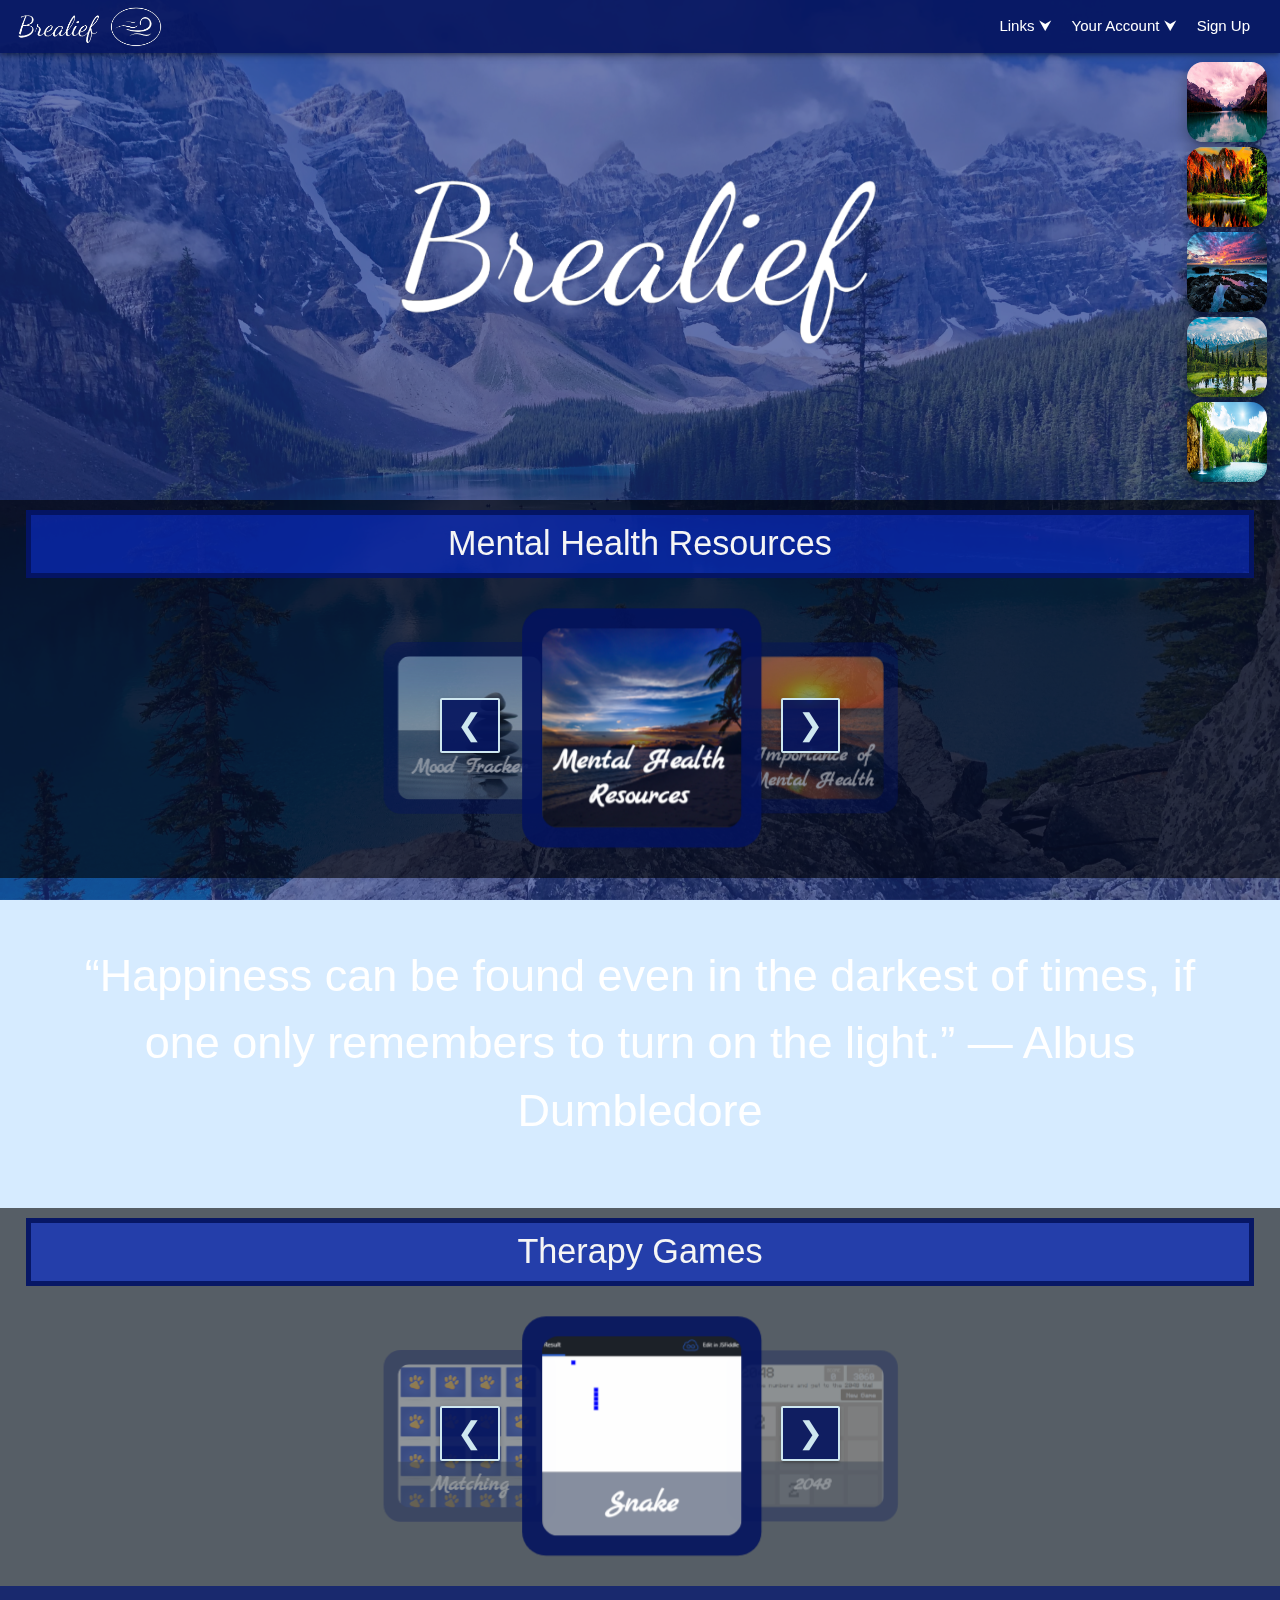
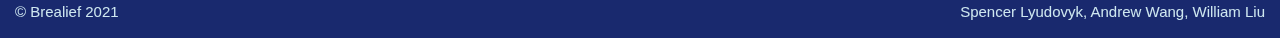
==== index.html @ 61727c7b "doot" ====
<!DOCTYPE html>
<html lang="en">

<head>
    <meta charset="UTF-8">
    <meta http-equiv="X-UA-Compatible" content="IE=edge">
    <meta name="viewport" content="width=device-width, initial-scale=1.0">
    <link type="text/css" rel="stylesheet" href="css/materialize.min.css" media="screen,projection" />
    <link rel="stylesheet" href="https://cdnjs.cloudflare.com/ajax/libs/materialize/1.0.0/css/materialize.min.css">
    <link type="text/css" rel="stylesheet" href="/css/main.css">
    <title>Brealief</title>
</head>

<body>
    <!--Header-->
    <header class="z-depth-2">
        <!--Brealief Logo-->
        <a class="logo" href="index.html">
            <img src="/img/BrealiefLogo3.png" alt="Brealief Logo" />
        </a>

        <!--Section of Header with Navigation Links-->
        <nav class="nav-links">
            <!--Dropdown for Navigation Between Pages-->
            <h5 class="title-links link">Links&nbsp;<span class="arrow-ud">&#11167;</span></h5>
            <div class="dropdown">
                <!--Primary Dropdown with Links to Mental Health and Therapy Game Carousels-->
                <nav class="link primary">
                    <span class="link title-ment">
                        <a href="#mental-health">Mental Health Resources <span class="arrow-lr-1">&#11166;</span></a>
                    </span>
                    <span class="link title-ther">
                        <a href="#therapy-games">Therapy Games <span class="arrow-lr-2">&#11166;</span></a>
                    </span>
                </nav>

                <!--Secondary Dropdowns with Links to Individual Pages-->
                <nav class="link secondary">
                    <!--Dropdown with Links to Mental Health Resource Pages-->
                    <nav class="link ment z-depth-3">
                        <span class="link mood-tracker"><a href="moodtracker.html">Mood Tracker</a></span>
                        <span class="link resources"><a href="healthresources.html">Resources</a></span>
                        <span class="link importance"><a href="mentalhealthimportance.html">Importance</a>
                        </span>
                        <span class="link effects"><a href="effectsofmentalhealth.html">Effects</a>
                        </span>
                    </nav>

                    <!--Dropdown with Links to Therapy Game Pages-->
                    <nav class="link ther z-depth-3">
                        <div class="link matching"><a href="matching.html">Matching</a></div>
                        <span class="link food-snake"><a href="snake.html">Food Snake</a></span>
                        <span class="link twenforate"><a href="twenforate.html">2048</a></span>
                    </nav>
                </nav>
            </div>

            <!--Dropdown for Links Pertaining to User Account-->
            <div class="dropdown">
                <!--Dropdown Title-->
                <h5 class="link your-acc">Your Account&nbsp;<span class="arrow-ud-2">&#11167;</span></h5>
            
                <!--Dropdown with Links to Your Profile, Change Password, and Mood Tracker Pages-->
                <nav class="link your-acc-links">
                    <span class="link your-prof"><a href="yourprofile.html">Your Profile</a></span>
                    <span class="link change-pass"><a href="changepass.html">Change Password</a></span>
                    <span class="link mood-track"><a href="moodtracker.html">Mood Tracker</a></span>
                </nav>
            </div>
            
            <!--Link to Sign Up Page-->
            <h5 class="link sign-up"><a href="signup.html">Sign Up</a></h5>
        </nav>

        <!--Embedded Audio-->
        <audio class="soundscape" controls autoplay hidden>
            <source src="/mp3/soundscape1.mp3" type="audio/mp3">
            Your browser does not support the audio element.
        </audio>
    </header>

    <!--Background Image and Layer Over Image-->
    <div class="bg-img bg-img-main"></div>
    <div class="layer"></div>

    <!--Brealief Title with Background Image Choices-->
    <section id="title-div">

        <!--Title-->
        <div id="title">
            <img src="/img/Brealief_Logo5.png" alt="Brealief Logo" />
        </div>

        <!--Choices for Page Background-->
        <section id="bg-choices">
            <img class="bg-choice z-depth-3" id="choice-1" src="/img/nature-img-1.jpg">
            <img class="bg-choice z-depth-3" id="choice-2" src="/img/nature-img-2.jpg">
            <img class="bg-choice z-depth-3" id="choice-3" src="/img/nature-img-3.jpg">
            <img class="bg-choice z-depth-3" id="choice-4" src="/img/nature-img-4.jpg">
            <img class="bg-choice z-depth-3" id="choice-5" src="/img/nature-img-5.jpg">
            <img class="bg-choice z-depth-3" id="choice-6" src="/img/nature-img-6.jpg">
        </section>

        <!--Instructions for/Description of Image Selection, Listing What Will Change Based on Selection-->
        <div id="bg-choice-instructions">
            <p>Click on an image to change the background image, audio, and inspirational quote!</p>
        </div>
    </section>

    <!--Main Site Content-->
    <main class="main-content">

        <!--Mental Health Resources Carousel-->
        <section class="index-main">
            <!--Carousel Anchor for Link in Nav Bar Dropdown (Adjusment for Fixed Header)-->
            <div id="mental-health"></div>

            <!--Carousel Title-->
            <h4>Mental Health Resources</h4>

            <!--Carousel Left and Right Buttons-->
            <div class="carousel-btns">
                <p class="btn" id="left-1">&#10094;</p>
                <p class="btn" id="right-1">&#10095;</p>
            </div>

            <!--Carousel with Items (Linked to Other Site Pages)-->
            <section class="carousel mental-health">
                <!--Mood Tracker Carousel Item Linked to moodtracker.html-->
                <div class="carousel-item">
                    <a href="moodtracker.html"><img src="/img/Moodtracker.png" /></a>
                </div>

                <!--Mental Health Resources Carousel Item Linked to healthresources.html-->
                <div class="carousel-item">
                    <a href="healthresources.html"><img src="/img/menthealthresources.png" /></a>
                </div>

                <!--Importance of Mental Health Carousel Item Linked to mentalhealthimportance.html-->
                <div class="carousel-item">
                    <a href="mentalhealthimportance.html"><img src="/img/mentimportlogo.png" /></a>
                </div>

                <!--Effects of Mental Health Carousel Item Linked to effmenthealth.html-->
                <div class="carousel-item">
                    <a href="effectsofmentalhealth.html"><img src="/img/effmenthealth.png" /></a>
                </div>
            </section>
        </section>

        <!--Inspirational Quote Between Carousels-->
        <aside>
            “Happiness can be found even in the darkest of times, if one only remembers
            to turn on the light.” — Albus Dumbledore
        </aside>

        <!--Therapy Games Carousel-->
        <section class="index-main">
            <!--Carousel Title Used as Anchor for Link in Nav Bar Dropdown-->
            <h4 id="therapy-games">Therapy Games</h4>

            <!--Carousel Left and Right Buttons-->
            <div class="carousel-btns">
                <p class="btn" id="left-2">&#10094;</p>
                <p class="btn" id="right-2">&#10095;</p>
            </div>

            <!--Carousel with Items-->
            <section class="carousel therapy-games">
                <!--Matching Game Carousel Item Linked to matching.html-->
                <div class="carousel-item">
                    <a href="matching.html"><img src="/img/matching.PNG" /></a>
                </div>

                <!--Food Snake Game Carousel Item Linked to snake.html-->
                <div class="carousel-item">
                    <a href="snake.html"><img src="/img/food-snake.PNG" /></a>
                </div>

                <!--2048 Carousel Item Linked to twenforate.html-->
                <div class="carousel-item">
                    <a href="twenforate.html"><img src="/img/2048.PNG" /></a>
                </div>
            </section>
        </section>

        <!--Footer-->
        <footer>
            <p>&#169; Brealief 2021</p>
            <p>Spencer Lyudovyk, Andrew Wang, William Liu</p>
        </footer>
    </main>

    <!--Javascript Links-->
    <script src="https://code.jquery.com/jquery-3.2.1.min.js"></script>
    <script src="https://cdnjs.cloudflare.com/ajax/libs/materialize/1.0.0/js/materialize.min.js"></script>
    <script type="text/javascript" src="/js/mainScripts.js"></script>
    <script type="text/javascript" src="/js/materializeScripts.js"></script>
</body>

</html>
---- css/main.css ----
/*Resetting Styles, Setting Font Family, Declaring Color Variables*/
* {
    all:revert;
    font-family: sans-serif;
    margin:0;
    --color-main-light: rgb(206, 231, 240);
    --color-main-dark: rgba(4, 20, 94, 0.9);
    --color-medium: rgba(9, 45, 206, 0.651); 
    --color-dark-shade: rgba(4, 4, 32, 0.7);
    --color-semi-transparent: rgba(180, 189, 231, 0.4);
    --layer-color: rgba(27, 46, 129, 0.644);
}

/*General Styles*/

/*General Body Style and Background Image*/
body {
    --body-bg: url('/img/bg-img-sign.jpg');
    background-color: rgba(153, 204, 255, 0.4);
}

/*Links Have No Text Decoration and Default to White*/
a {
    text-decoration:none;
    color:white;
}

/*Bodies With Background Images*/

/*General Background Image Style*/
.body-bg-img {
    background-image: var(--body-bg);
    background-size: cover;
    background-repeat: no-repeat;
    height:100vh;
    position:fixed;
}

/*Page Backgrounds*/

/*Fixed Background Image*/
.bg-img {
    position:fixed;
    top:0;
    min-height:100vh;
    min-width:100vw;
    z-index:-2;
    
    background-position:center;
    background-size:cover;
}

/*Home Page Background Image*/
.bg-img-main {
    --bg-img: url('/img/nature-img-1.jpg');
    background-image: var(--bg-img);
    transition-duration: 0.3s;
}

/*Sign Up, Your Profile, and Change Password Pages Background Image*/
.bg-img-sign {
    --bg-img: url('/img/bg-img-sign.jpg');
    background-image: var(--bg-img);
}

/*Mood Tracker Background Image*/
.bg-img-mood {
    --bg-img: url('https://images.unsplash.com/photo-1503614472-8c93d56e92ce?ixid=MnwxMjA3fDB8MHxzZWFyY2h8Nnx8NGslMjBsYW5kc2NhcGV8ZW58MHx8MHx8&ixlib=rb-1.2.1&w=1000&q=80') !important;
    background-image: var(--bg-img);
}

/*Darker Layer Over Background Image on Home Page*/
.layer {
    background-color: var(--layer-color);
    height:100vh;
    width:100vw;
    position:fixed;
    z-index:-1;
}

/*Header and Nav Bar*/

/*General Header Style*/
header {
    position:fixed;
    top:0;
    right:0;
    left:0;
    
    box-sizing:border-box;
    width:100vw;
    height:53px;
    padding:15px;

    z-index:20;
    font-size:15px;
    
    display:flex;
    align-items:center;
    
    color:var(--color-main-light);
    background-color: var(--color-main-dark);

    --header-font-size: 1.1rem;
}

/*Audio Controls Do Not Display*/
audio {
    display:none;
}

/*Logo In Header*/

/*Logo Container to Ensure Proper Formatting and Centering*/
.logo {
    display:inline-flex;
    justify-content:center;
    align-content:center;
}

/*Logo Itself*/
.logo img {
    width: 150px;
}

/*Nav Bar and Links for Moving Between Pages*/

/*Resetting Materialize Nav Styles*/
nav {
    all:revert;
}

/*Nav Section with Dropdown, Sign In, and Sign Up*/

/*General Link Styles*/
.link {
    white-space: nowrap;
    
    display:inline-flex;
    align-items:center;
    
    box-sizing: border-box;
    padding: 0 10px;
    margin:0;
    height:100%;
    
    color: white;
    font-size: var(--header-font-size);
    text-decoration:none;
    transition:0.2s;
}

/*Links Container*/
.nav-links {
    display:inline-flex;
    height:53px;
    position:absolute;
    right:20px;
    margin:0;
}

/*Nav Bar Font Size, Weight, and Color*/
.nav-links a, .nav-links h5 {
    font-size:15px;
    font-weight:100;
}

/*Dropdown Styles*/
.dropdown {
    position:relative;
    display:flex;
}

/*Primary Dropdown*/
.primary, .your-acc-links {
    display:inline-flex;
    flex-direction:column;
    position:absolute;
    align-items:flex-end;
    align-content:flex-end;
    justify-items:flex-end;
    justify-content:flex-end;
    background-color: var(--color-main-dark);
    top:53px;
    right:0;
    height:fit-content;
    padding:0;
}

/*Titles of Secondary Dropdowns in Primary Dropdown*/

/*Secondary Dropdown Titles Take Up Full Width of Primary Dropdown*/
.title-ment, .title-ther, .mood-track, .change-pass, .your-prof {
    box-sizing:border-box;
    width:100%;
    justify-content:flex-end;
}

/*Mental Health Title */
.title-ment{
    padding:10px 10px 5px;
}

/*Therapy Games Title */
.title-ther{
    padding: 5px 10px 10px;
    width:100%;
}

/*Secondary Dropdowns*/

/*Secondary Dropdown Container*/
.secondary {
    display:inline-flex;
    flex-direction:column;
    padding:0;
}

/*Individual Secondary Dropdowns (Mental Health Resources and Therapy Games)*/
.ment, .ther {
    display:inline-flex;
    flex-direction:column;

    position:absolute;
    top:53px;
    left:0;

    height:fit-content;
    padding:0;

    background-color: var(--color-main-dark);
    font-size:var(--header-font-size);
}

/*Offsets Therapy Games Secondary Dropdown to be in Line with Corresponding Title in Primary Dropdown*/
.ther {
    top:90px;
}

/*Links in Dropdowns Take Up Dropdown's Full Width*/
.mood-tracker, .mood-track, .change-pass, .your-prof,
.resources, .importance, .effects,
.matching, .food-snake, .twenforate {
    width: 100%;
    padding: 2px 6px;
}

/*Title and Image Choices on Home Page*/

/*Div of Title and Image Choices on Home Page*/
#title-div {
    height:480px;
    position:fixed;
    width:100%;
    top:20px;
    display:flex;
    align-content:center;
}

/*Title Container*/
#title {
    flex-basis:100%;
    display:inline-flex;
    box-sizing: border-box;
    align-items:center;
    justify-content:center;
    transition: 0.2s;
}

/*Brealief Logo Title on Home Page*/
#title img{
    width: 60%;
    max-width:500px;
    min-width:300px;
}

/*Choices for Background Image Selection*/

/*Choice List*/
#bg-choices{
    display: inline-flex;
    flex-direction:column;
    position: absolute;
    top: 40px;
    right:15px;
}

/*Individual Choices*/
.bg-choice {
    width:80px;
    height:80px;
    margin:3%;
    border-radius: 20%;
    box-sizing: border-box;
    transition:0.2s;
}

/*Default Background Is Not Immediately Displayed as a Choice*/
#choice-1 {
    display:none;
}

/*Instructions for Selecting Background Choice, Defaults as Hidden*/
#bg-choice-instructions{
    position:absolute;
    z-index: 100;
    visibility:hidden;

    box-sizing: border-box;
    width: 20rem;
    height:fit-content;
    padding:5px 0 5px 10px;
    border-radius: 10px;

    background-color: rgb(206, 231, 240, 0.8);
    color: var(--color-main-dark);
    
    font-size: 0.9rem;
}

/*Background Style for Main Content (Under Title and Image Choices) on Home Page*/

/*Main Page Content Underneath Title Div and Above Footer*/
.main-content{
    position:relative;
    top:500px;
    display:flex;
    flex-direction:column;
}

/*Containers for Carousels and Carousel Titles*/
.index-main {
    background-color: rgba(0,0,0, 0.6);
    display:flex;
    flex-direction: column;
}

/*Inspirational Quote*/
aside {
    height:fit-content;
    text-align:center;
    color:white;
    font-size:45px;
    padding:5%;
}

/*Carousels*/

/*Carousel Labels and Anchors*/

/*Labels Above Carousels*/
h4 {
    background-color: var(--color-medium);
    color: whitesmoke;
    border: 5px solid var(--color-main-dark);
    margin:10px 2% 0;
    padding:10px;
   
    text-align: center;
}

/*Mental Health Carousel Anchor Just Above Caoursel Label*/
#mental-health {
    /*Offsets mental health carousel anchor to adjust for fixed header*/
    padding-top:80px;
    margin-top:-80px;

    /*Places offset below image choices to still allow for user to click on them*/
    z-index:-1;
}

/*General Carousel Styles*/

/*Carousel Container*/
.carousel {
    margin:0;
    display:flex;
    flex-direction:column;
    align-items: center;
    padding:0;
    margin:0;
    height:300px;
}

/*Carousel Item Styles*/
.carousel-item{
    all:revert;

    position:relative;
    width:100vw;
    padding:20px;
    border:none;
    border-radius: 10%;
    
    background-color: var(--color-main-dark);
    color: var(--color-main-light);
}

/*Images in Carousel Items*/
.carousel-item img{
    width: 200px; 
    height: 200px;
    border-radius: 8%;
}

/*Buttons for Shifting Carousel*/

/*Div Containing Buttons*/
.carousel-btns {
    position:relative;
    top:120px;
    z-index:15;

    display:flex;
    align-self:center;
    
    width: 400px;
}

/*Default Button Styles*/
.btn {
    position:absolute;
    padding: 0.5rem 1rem;

    background-color:var(--color-main-dark);
    color: var(--color-main-light);
    border:2px solid var(--color-main-light);
    font-size:2rem;

    transition: 0.3s;
}

/*Buttons Invert Color on Hover*/
.btn:hover {
    background-color: var(--color-main-light);
    color: var(--color-main-dark);
}

/*Left Buttons Shifted Left*/
#left-1, #left-2 {
    left:0;
}

/*Right Buttons Shifted Right*/
#right-1, #right-2 {
    right:0;
}

/*Forms*/

/*Form Containers with Background Shading*/
.form-sign, .form-mood {
    position:relative;
    padding: 2.5%;
    width:50%;
    min-width:380px;
    height:fit-content;
    margin:100px auto;
    background-color: var(--color-dark-shade);
    color:whitesmoke;
}

/*Form Title Margin*/
.form-sign h1, .form-mood h1 {
    margin:0 0 20px;
}

/*Font Size and Color of Main Form Content*/
form {
    font-size: 30px;
}

/*Labels in Form*/
form label{
    font-size:30px;
    color: white;
}

/*Font Color of Text Entered by User*/
input {
    color:white;
    display:block;
}

/*Your Profile Form Styles*/

/*Enter Account Layer*/
.account-layer{
    height:60%;
    width:92%;
    z-index:10;    
    color: var(--color-main-light);
}

/*Mood Tracker Form Styles*/

/*Title Padding*/
.form-mood h1 {
    padding: 10px 10px 0;
}

/*Container for Form and Buttons on Mood Tracker Page*/
#moodtracker{
    display: flex;
    justify-content: left;
    flex-wrap: none;
}

/*Paragraph Styles in Mood Tracker Form*/
#moodform p{
    font-size: 20px;
}

/*Font Size of Input for Mood Tracker*/
#moodform input[type*="text"] {
    font-size: 22px; 
}

/*Displays Meaning of Selected Mood Tracker Image*/
#select{
    height: 32px; 
    font-size: 22px; 
}

/*Styling for Image Choices on Mood Tracker Form*/

/*Container for Rows*/
.buttons{
    display: flex;
    flex-wrap: wrap; 
    padding: 5px; 
    justify-content: center;
    max-width:400px;
}

/*Container for Image Choices*/
.row{
    display: flex;
    justify-content: center;
}

/*Image Choices*/
.element{
    margin-top: 5px; 
    margin-bottom: 5px;
    margin-left: 10px;
    margin-right: 10px; 
}

/*Images Inside Image Choices with Mood Meanings*/
.element img{
    display: block;
    height: 100px;
    width: 100px; 
    border-radius: 20%;
    transition: .3s;
    margin: auto;
}

/*Mood Tracker Graph (Initially Hidden)*/

/*Graph Container*/
.moodcont {
    display:none;
    position:relative;
    padding: 2.5%;
    width:75%;
    min-width:380px;
    height:fit-content;
    margin: 50px auto 100px;
    background-color: var(--color-dark-shade);
}

/*Graph with Title Container*/
#moodresults{
    background-color:whitesmoke;
    box-sizing: border-box;
    padding: 2% 4% 4%;
    border-radius: 7px;
    color:black;
    text-align:center;
}

/*Graph Title*/
#graphtitle{
    margin: 10px auto 20px;
}

/*Graph*/
#moodgraph {
    display:grid;
    grid-template-columns: repeat(9, 10%);
    grid-template-rows: 10fr 1fr;
    column-gap: 1.25%;
    height:300px;
    width:100%;
}

/*First Graph Bar*/
#mooditem {
    background-color:red;
}

/*Graph Bars*/
.moodbar {
    align-self: end;
}

/*Graph Column Labels*/
.moodbarname {
    color:black;
    justify-self:center;
    height:fit-content;
}

/*Mood Bar Values (Default Hidden - Appear on Hover)*/
.moodval {
    background-color: var(--color-main-dark);
    border-radius: 5px;
    width:fit-content;
    padding: 2px 5px;
    color: var(--color-main-light);
    visibility: hidden;
}

/*Submit Buttons on Forms*/

/*Default Submit Button Styles*/
input[type*="submit"] {
    all:revert;
    margin: 4% 0 0 0;
    padding:1%;
    border-radius: 20px;
    font-size:20px;
    border:none;
    background-color:var(--color-main-light);
    transition: 0.3s;
    width:170px;
} 

/*Submit Buttons Invert Color on Hover*/
input[type*="submit"]:hover{
    background-color: var(--color-main-dark);
    color:white;
}

/*Button Container*/
.submitbuttons{
    display:flex;
    justify-content: space-between;
}

/*Get Mood Trend/Graph Buttons*/
#submittrend {
    width:200px;
}

/*Article and Game Titles*/

/*Title Section*/
.page-title {
    padding: 15px;
    margin-top: 70px;
    margin-left:0;
    margin-right:0;
    border-left:none;
    border-right:none;

    background-color: var(--color-medium);
    color: whitesmoke;
    border-top: 5px solid var(--color-main-dark);
    border-bottom: 5px solid var(--color-main-dark);
   
    text-align: center;
}

/*Main Title*/
.page-title h2 {
    font-size:35px;
    font-weight:500;
    margin:0;
}

/*Description Under Title*/
.page-title em {
    font-size:18px;
    font-weight:100;
}

/*Articles*/

/*Images on Article Pages*/
.artimage{
    display:block;
    width: 60vw;
    margin: 40px auto;
}

/*Articles are Centered*/
article {
    margin: 20px auto 50px;
    width: 60vw;
}

/*Article Paragraphs, including Font Style that Slightly Differs from Rest of Site*/
article p{
    display:block;
    font-family: 'Lucida Sans', 'Lucida Sans Regular', 'Lucida Grande', 'Lucida Sans Unicode', Geneva, Verdana, sans-serif;
    margin-bottom: 20px;
}

/*Mental Health Resources Article*/

/*Resources Container*/
.resources-list{
    display:block;
}

/*Individual Resource Links*/
.resources-list a{
    text-decoration:none;
    color:var(--color-main-dark);
}

/*Resource Links Brighten on Hover*/
.resources-list a:hover{
    color:rgb(20, 116, 180);
    transition:0.3s;
}

/*Resource Descrptions*/
.artr{
    display:block;
    font-family: 'Lucida Sans', 'Lucida Sans Regular', 'Lucida Grande', 'Lucida Sans Unicode', Geneva, Verdana, sans-serif;
    margin-bottom: 10px 0 30px;
}

/*Games*/

/*Container for Game Itself and Start Game Layer*/
.game-container {
    position:relative;
    margin: 20px auto;
    width:fit-content;
    height:fit-content;
}

/*Embedded Game Container to Create Dark Blue Background and Drop Shadow*/
.game-main {
    position:relative;
    padding: 2%;
    width:fit-content;
    height:fit-content;
    background-color: var(--color-dark-shade);
    border-radius:5%;
}

/*Embedded Game*/
iframe{
    display: block;
    box-sizing: content-box;
    height: 600px;
    width: 500px;
    max-width:700px;
    border-radius:3.5%;
}

/*Width and Height of Snake Game*/
.snake {
    width:450px;
    height:504px;
}

/*Start Game*/

/*Start Game Layer*/
.game-layer {
    position:absolute;
    
    border-radius:5%;
    height:100%;
    width:104%;
    z-index:10;

    display:flex;
    flex-direction:column;
    align-items: center;
    justify-content:center;
    
    background-color: var(--color-dark-shade);
    color: var(--color-main-light);
}

/*Start Button on Start Game Layer*/
.start-button {
    display:block;
    color:white;
    text-align:center;
    padding:3% 8%;
    border: 3px solid white;
    background-color: var(--color-semi-transparent);
}

/*Game Instructions on Start Game Layer*/

/*"Instructions" Title*/
.game-layer em{
    font-size: 20px;
    font-weight:bolder;
}

/*Instructions Steps*/
.game-layer p{
    font-weight: thin;
    padding: 0 10%;
    text-align: center;
}

/*Footer*/

/*General Footer Styles*/
footer {
    box-sizing: border-box;
    width:100%;
    padding: 1rem;

    font-size:15px;

    color: var(--color-main-light);
    background-color: var(--color-main-dark);

    display:flex;
    justify-content:space-between;

    position:relative;
}

/*Form Page Footers are at the Bottom of the Window*/
.footer-fixed {
    position:fixed;
    bottom:0;
}

/*Adjusting Styles by Page Width*/

/*Adjusting Layout of Mood Tracker Items On Screens Under 1200px Width*/
@media only screen and (max-width: 1200px){
    /*Container for Forms and Buttons*/
    #moodtracker{
        display: flex;
        justify-content: left;
        flex-wrap: wrap-reverse;
    }

    /*Break Between "How are you feeling" and "Select mood"*/
    .moodbreak{
        display:none;
    }
}

/*Adjusting Mood Tracker Graph Format Width On Screens Under 1000px Width*/
@media only screen and (max-width: 1000px){
    /*Mood Graph Width*/
    .moodcont{
        width:80%;
    }

    /*Mood Graph Label Font Size*/
    .moodbarname {
        font-size:0.9em;
    }
}

/*Adjusting Styles of Items On Screens Under 800px Width*/
@media only screen and (max-width: 800px){
    /*Title Shifts to Prevent Overlap with Background Image Choice List*/
    #title {
        flex-basis:calc(100% - 95px);
    }

    /*Carousel Title Become Full Width*/
    h4 {
        margin-left:0;
        margin-right:0;
        border-left:none;
        border-right:none;
    }

    /*Form Width*/
    .form-sign, .form-mood {
        width:70%;
    }

    /*Mood Graph Width*/
    .moodcont{
        width:90%;
    }

    /*Mood Graph Label Font Size*/
    .moodbarname {
        font-size:0.8em;
    }    

    /*Inspirational Quote Font Size*/
    aside {
        font-size: 5vw;
    }

    /*Article Content Width*/
    .artimage, article {
        width:70vw;
    }
}

/*Adjusting Mood Tracker Submit Button Positions Width On Screens Under 600px Width*/
@media only screen and (max-width: 600px){
    /*Enter New Mood and Update Profile Buttons*/
    .leftbutton {
        display:block;
    }
    
    /*Get Mood Trend/Graph and Delete Account Buttons*/
    .rightbutton {
        float:left;
    }
}

/*Adjusting Article Width On Screens Under 500px Width*/
@media only screen and (max-width: 500px){
    .artimage, article {
        width:80vw;
    }
}
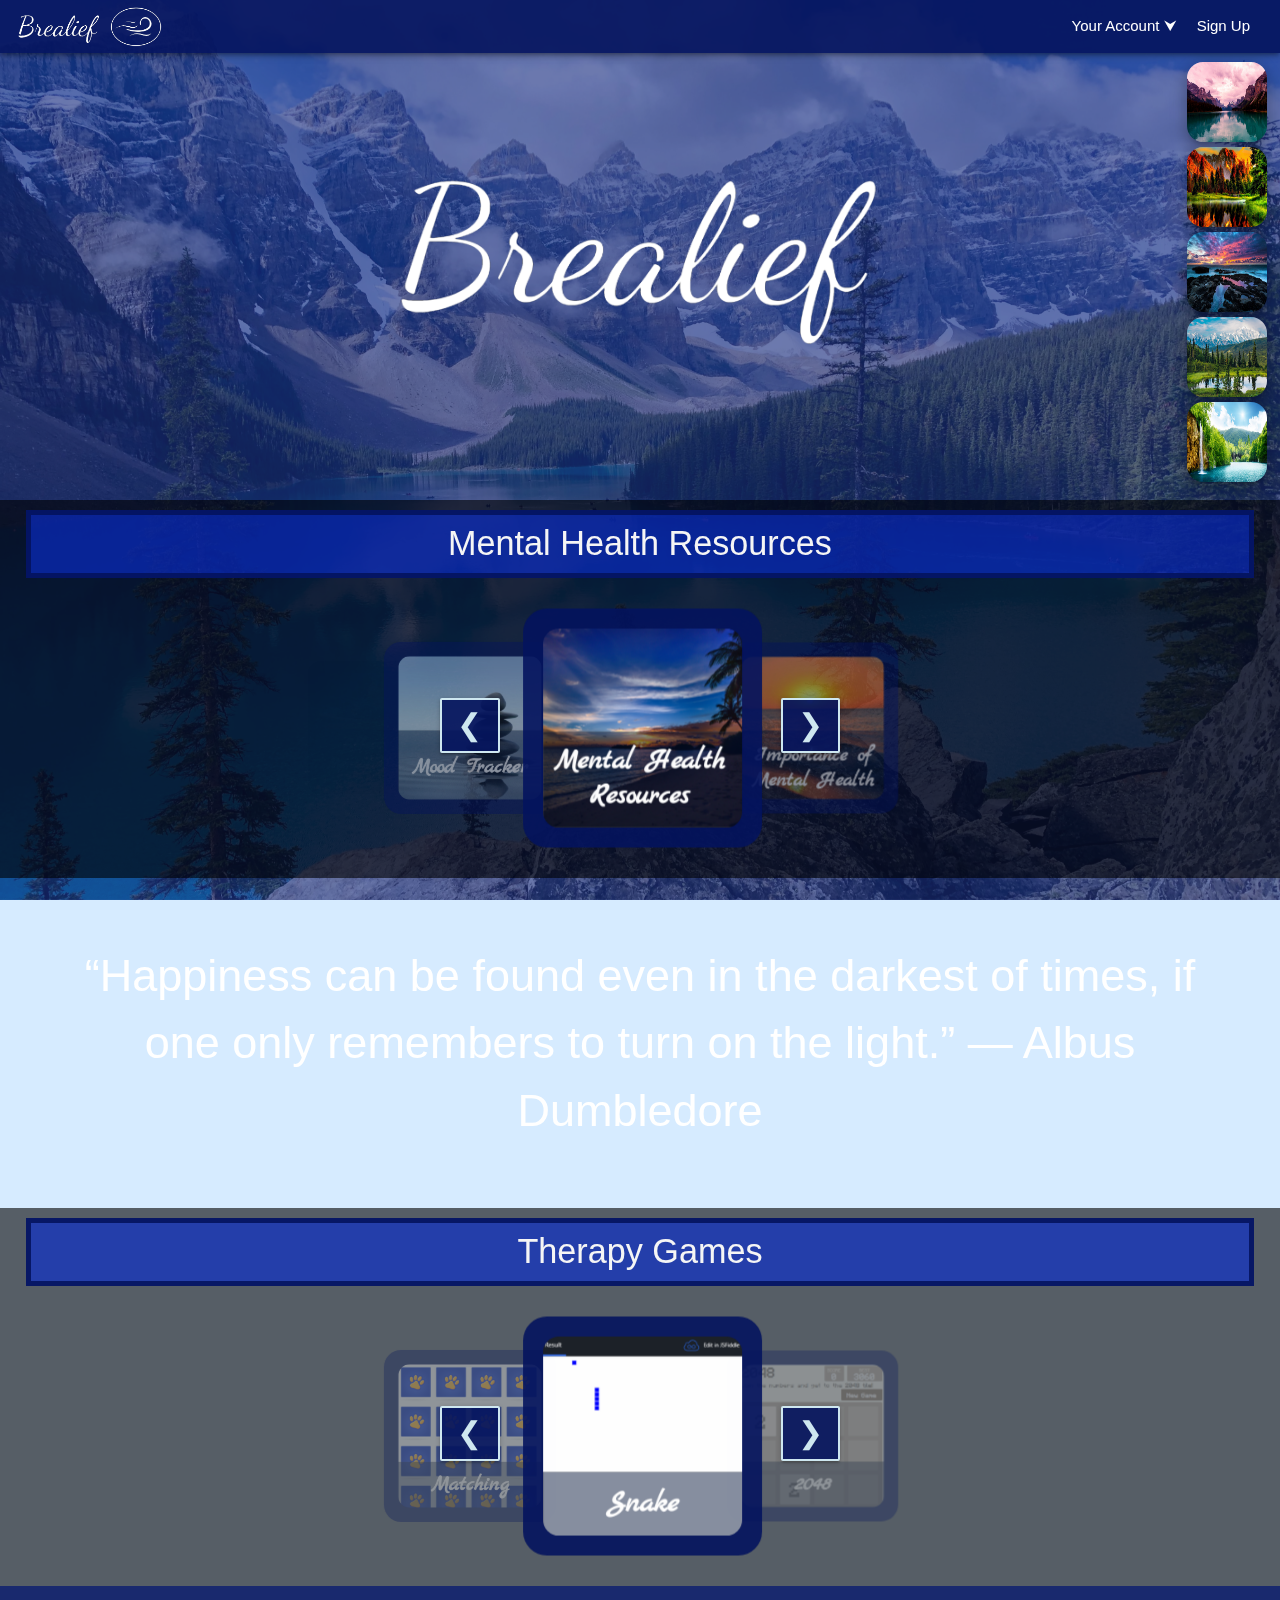
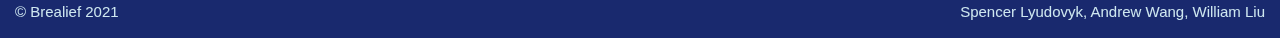
==== commit ee6541c0: "idk what i just did but maybe a tiny bit of cleaning but its too messy to clean and im too bad at cs" ====
--- a/index.html
+++ b/index.html
@@ -22,7 +22,7 @@
         <!--Section of Header with Navigation Links-->
         <nav class="nav-links">
             <!--Dropdown for Navigation Between Pages-->
-            <h5 class="title-links link">Links&nbsp;<span class="arrow-ud">&#11167;</span></h5>
+            <!-- <h5 class="title-links link">Links&nbsp;<span class="arrow-ud">&#11167;</span></h5> -->
             <div class="dropdown">
                 <!--Primary Dropdown with Links to Mental Health and Therapy Game Carousels-->
                 <nav class="link primary">
--- a/css/main.css
+++ b/css/main.css
@@ -132,105 +132,119 @@
 
 /*Nav Section with Dropdown, Sign In, and Sign Up*/
 
-/*General Link Styles*/
+/* General Link Styles */
 .link {
     white-space: nowrap;
-    
-    display:inline-flex;
-    align-items:center;
-    
+    display: inline-flex;
+    align-items: center;
     box-sizing: border-box;
     padding: 0 10px;
-    margin:0;
-    height:100%;
-    
+    margin: 0;
+    height: 100%;
     color: white;
     font-size: var(--header-font-size);
-    text-decoration:none;
-    transition:0.2s;
-}
-
-/*Links Container*/
+    text-decoration: none;
+    transition: 0.2s;
+}
+
+/* Links Container */
 .nav-links {
-    display:inline-flex;
-    height:53px;
-    position:absolute;
-    right:20px;
-    margin:0;
-}
-
-/*Nav Bar Font Size, Weight, and Color*/
+    display: inline-flex;
+    height: 90px;
+    position: absolute;
+    right: 20px;
+    margin: 0;
+}
+
+/* Nav Bar Font Size, Weight, and Color */
 .nav-links a, .nav-links h5 {
-    font-size:15px;
-    font-weight:100;
-}
-
-/*Dropdown Styles*/
+    font-size: 15px;
+    font-weight: 100;
+}
+
+/* Dropdown Styles */
 .dropdown {
-    position:relative;
-    display:flex;
-}
-
-/*Primary Dropdown*/
+    position: relative;
+    display: inline-flex;
+}
+
+/* Primary Dropdown */
 .primary, .your-acc-links {
-    display:inline-flex;
-    flex-direction:column;
-    position:absolute;
-    align-items:flex-end;
-    align-content:flex-end;
-    justify-items:flex-end;
-    justify-content:flex-end;
+    display: none;
+    flex-direction: column;
+    position: absolute;
     background-color: var(--color-main-dark);
-    top:53px;
-    right:0;
-    height:fit-content;
-    padding:0;
-}
-
-/*Titles of Secondary Dropdowns in Primary Dropdown*/
-
-/*Secondary Dropdown Titles Take Up Full Width of Primary Dropdown*/
+    top: 54px;
+    right: 0;
+    width: max-content; /* or width: 100%; */
+    box-shadow: 0px 8px 16px rgba(0, 0, 0, 0.2);
+    z-index: 1000;
+}
+
+/* Display the dropdown when hovering over the parent */
+.dropdown:hover .primary,
+.dropdown:hover .your-acc-links {
+    display: flex;
+}
+
+/* Titles of Secondary Dropdowns in Primary Dropdown */
 .title-ment, .title-ther, .mood-track, .change-pass, .your-prof {
-    box-sizing:border-box;
-    width:100%;
-    justify-content:flex-end;
-}
-
-/*Mental Health Title */
-.title-ment{
-    padding:10px 10px 5px;
-}
-
-/*Therapy Games Title */
-.title-ther{
-    padding: 5px 10px 10px;
-    width:100%;
-}
-
-/*Secondary Dropdowns*/
-
-/*Secondary Dropdown Container*/
+    box-sizing: border-box;
+    width: 100%;
+    justify-content: flex-end;
+    padding: 10px;
+}
+
+/* Secondary Dropdowns */
 .secondary {
-    display:inline-flex;
-    flex-direction:column;
-    padding:0;
-}
-
-/*Individual Secondary Dropdowns (Mental Health Resources and Therapy Games)*/
-.ment, .ther {
-    display:inline-flex;
-    flex-direction:column;
-
-    position:absolute;
-    top:53px;
-    left:0;
-
-    height:fit-content;
-    padding:0;
-
+    display: none; /* Hidden by default, shown on hover */
+    flex-direction: column;
+    padding: 0;
+    position: absolute;
+    left: 100%; /* Align to the right of the parent */
+    top: 0;
     background-color: var(--color-main-dark);
-    font-size:var(--header-font-size);
-}
+    box-shadow: 0px 8px 16px rgba(0, 0, 0, 0.2);
+    z-index: 1001;
+}
+
+/* Show secondary dropdowns when hovering over their titles */
+.title-ment:hover .ment,
+.title-ther:hover .ther {
+    display: flex;
+}
+
+/* Correct positioning of secondary dropdowns */
+.ment {
+    top: 0; /* Aligns with parent .title-ment */
+    left: 100%; /* Positions to the right of the parent dropdown */
+}
+
+.ther {
+    top: 0; /* Aligns with parent .title-ther */
+    left: 100%; /* Positions to the right of the parent dropdown */
+}
+
+
+/* Links in Dropdowns Take Up Dropdown's Full Width */
+.mood-tracker, .mood-track, .change-pass, .your-prof,
+.resources, .importance, .effects,
+.matching, .food-snake, .twenforate {
+    width: 100%;
+    padding: 8px 16px;
+    color: white;
+    text-align: left; /* Align text to the left */
+    background-color: var(--color-main-dark);
+    transition: background-color 0.2s;
+}
+
+/* Hover Effect for Links */
+.mood-tracker:hover, .mood-track:hover, .change-pass:hover, .your-prof:hover,
+.resources:hover, .importance:hover, .effects:hover,
+.matching:hover, .food-snake:hover, .twenforate:hover {
+    background-color: var(--color-main-light); /* Change background on hover */
+}
+
 
 /*Offsets Therapy Games Secondary Dropdown to be in Line with Corresponding Title in Primary Dropdown*/
 .ther {
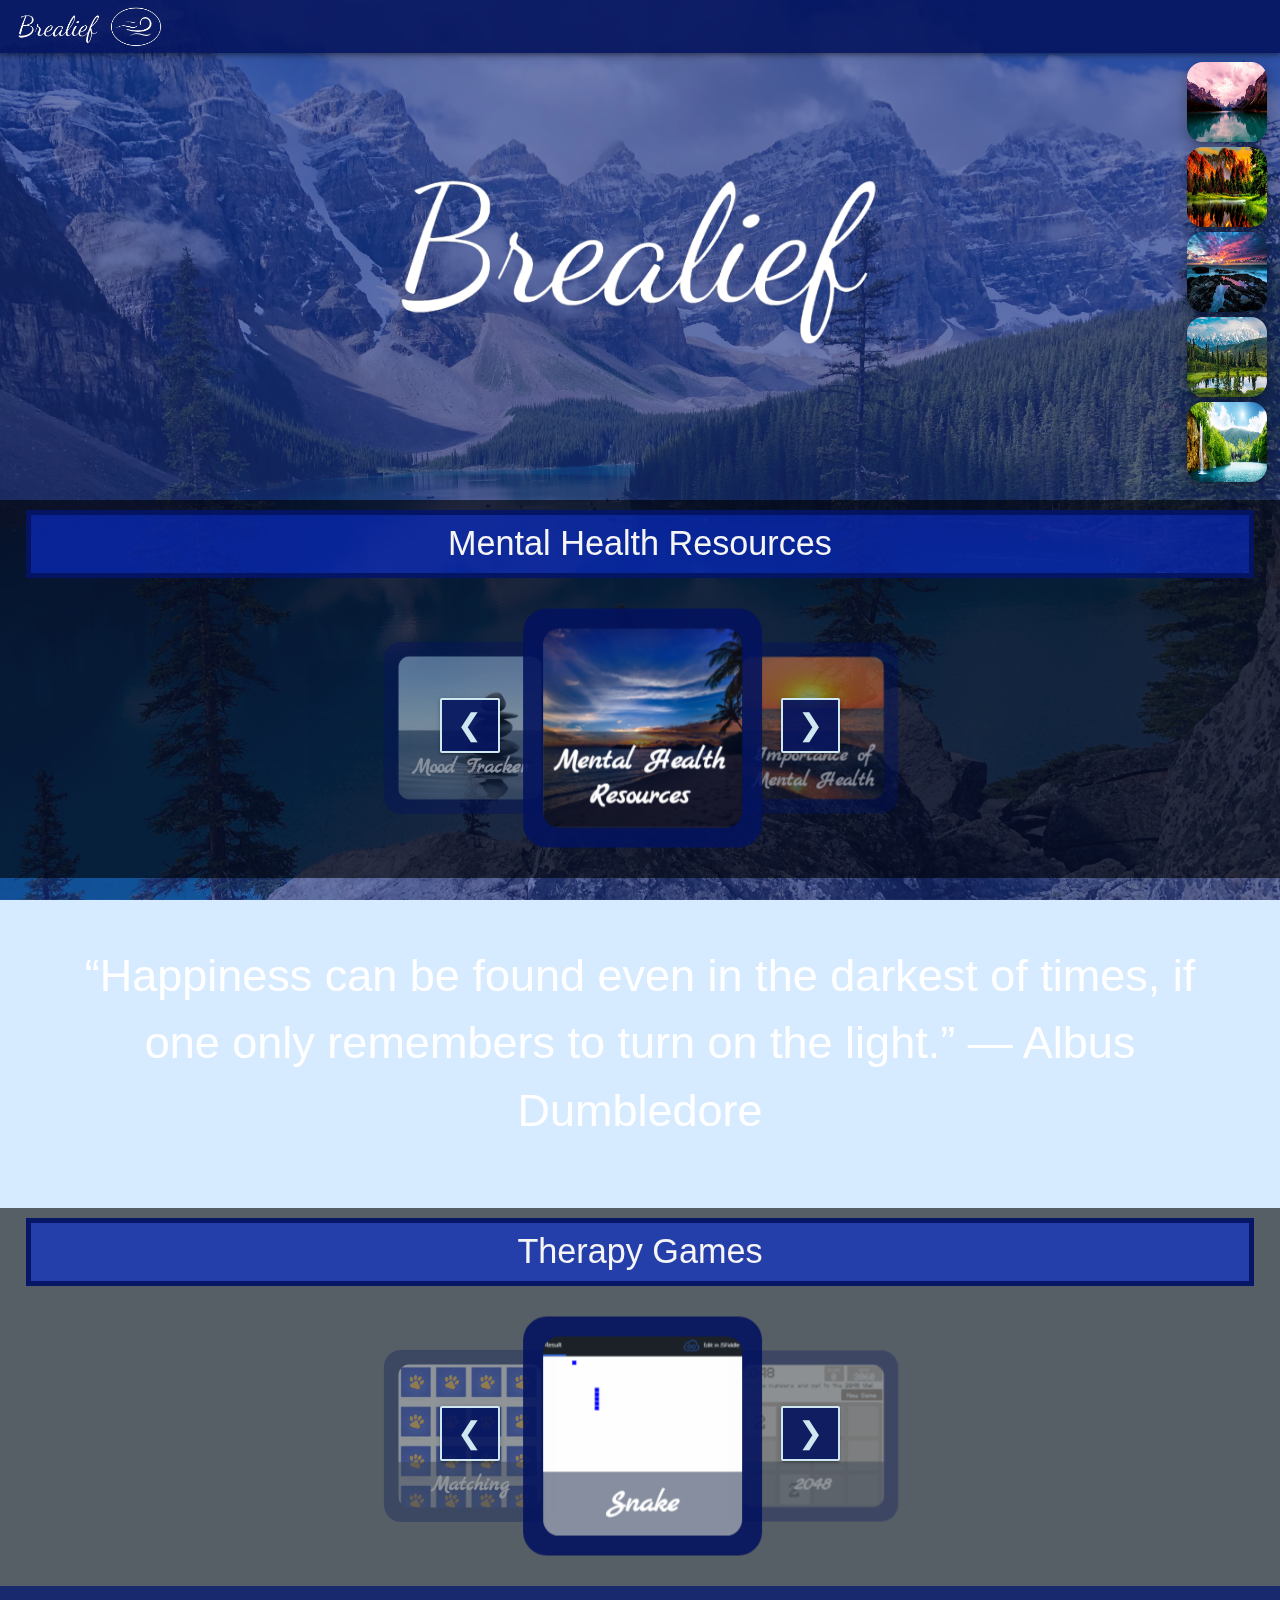
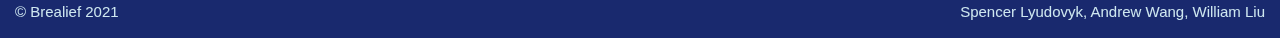
==== commit 58f9a132: "and i completely wiped the nav bar" ====
--- a/index.html
+++ b/index.html
@@ -58,7 +58,7 @@
             <!--Dropdown for Links Pertaining to User Account-->
             <div class="dropdown">
                 <!--Dropdown Title-->
-                <h5 class="link your-acc">Your Account&nbsp;<span class="arrow-ud-2">&#11167;</span></h5>
+                <!-- <h5 class="link your-acc">Your Account&nbsp;<span class="arrow-ud-2">&#11167;</span></h5> -->
             
                 <!--Dropdown with Links to Your Profile, Change Password, and Mood Tracker Pages-->
                 <nav class="link your-acc-links">
@@ -69,7 +69,7 @@
             </div>
             
             <!--Link to Sign Up Page-->
-            <h5 class="link sign-up"><a href="signup.html">Sign Up</a></h5>
+            <!-- <h5 class="link sign-up"><a href="signup.html">Sign Up</a></h5> -->
         </nav>
 
         <!--Embedded Audio-->
--- a/css/main.css
+++ b/css/main.css
@@ -945,4 +945,3 @@
         width:80vw;
     }
 }
-
